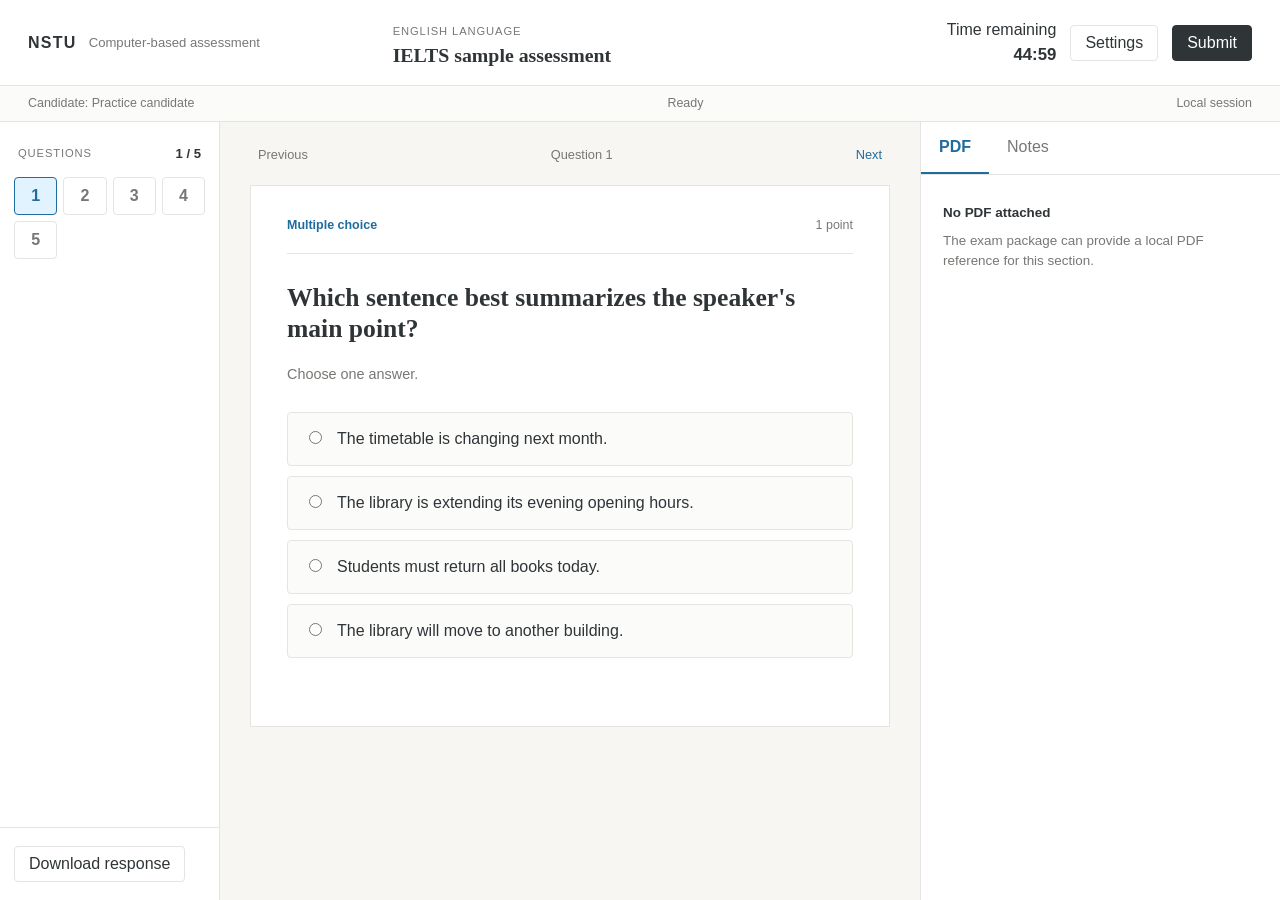
==== exam/web/index.html @ 81d016b8 "Add client post-install verification and exam UI" ====
<!doctype html>
<html lang="en">
<head>
  <meta charset="utf-8">
  <meta name="viewport" content="width=device-width, initial-scale=1">
  <title>NSTU Computer-Based Assessment</title>
  <link rel="stylesheet" href="styles.css">
</head>
<body>
  <div class="exam-shell" id="exam-shell">
    <header class="topbar">
      <div class="identity">
        <span class="wordmark">NSTU</span>
        <span class="product-label" data-i18n="computerBasedAssessment">Computer-based assessment</span>
      </div>
      <div class="exam-heading">
        <span class="eyebrow" id="exam-subject">English language</span>
        <h1 id="exam-title">IELTS sample assessment</h1>
      </div>
      <div class="top-actions">
        <div class="timer" aria-live="polite">
          <span class="timer-label" data-i18n="timeRemaining">Time remaining</span>
          <strong id="timer">--:--</strong>
        </div>
        <button class="quiet-button" type="button" data-action="settings" data-i18n="settings">Settings</button>
        <button class="primary-button" type="button" data-action="submit" data-i18n="submit">Submit</button>
      </div>
    </header>

    <div class="status-strip">
      <span id="candidate-label">Candidate: —</span>
      <span id="save-status" aria-live="polite" data-i18n="ready">Ready</span>
      <span id="connection-status" data-i18n="localSession">Local session</span>
    </div>

    <main class="workspace">
      <aside class="question-rail" aria-label="Question navigation">
        <div class="rail-heading">
          <span class="eyebrow" data-i18n="questions">Questions</span>
          <strong id="question-count">0 / 0</strong>
        </div>
        <div class="question-list" id="question-list"></div>
        <div class="rail-footer">
          <button class="secondary-button" type="button" data-action="download" data-i18n="downloadResponse">Download response</button>
        </div>
      </aside>

      <section class="question-column" aria-live="polite">
        <div class="question-toolbar">
          <button class="text-button" type="button" data-action="previous" data-i18n="previous">Previous</button>
          <span id="question-position">Question 1</span>
          <button class="text-button" type="button" data-action="next" data-i18n="next">Next</button>
        </div>
        <article class="question-surface">
          <div class="question-meta">
            <span class="question-type" id="question-type">Multiple choice</span>
            <span id="question-points">1 point</span>
          </div>
          <div id="question-content"></div>
        </article>
      </section>

      <aside class="reference-column" aria-label="Reference material">
        <div class="reference-tabs" role="tablist">
          <button class="tab-button active" type="button" role="tab" aria-selected="true" data-reference="pdf" data-i18n="pdf">PDF</button>
          <button class="tab-button" type="button" role="tab" aria-selected="false" data-reference="notes" data-i18n="notes">Notes</button>
        </div>
        <div class="reference-pane" id="pdf-pane">
          <div class="empty-state" id="pdf-empty">
            <strong data-i18n="noPdf">No PDF attached</strong>
            <span data-i18n="noPdfDetail">The exam package can provide a local PDF reference for this section.</span>
          </div>
          <iframe id="pdf-frame" title="Exam PDF reference" hidden></iframe>
        </div>
        <div class="reference-pane" id="notes-pane" hidden>
          <label class="notes-label" for="notes" data-i18n="notes">Notes</label>
          <textarea id="notes" data-i18n-placeholder="notesPlaceholder" placeholder="Private notes for this session"></textarea>
        </div>
      </aside>
    </main>
  </div>

  <dialog id="settings-dialog" class="modal-dialog">
    <form method="dialog" id="settings-form">
      <div class="modal-heading">
        <div>
          <span class="eyebrow" data-i18n="sessionSettings">Session settings</span>
          <h2 data-i18n="displayAndLanguage">Display and language</h2>
        </div>
        <button class="icon-button" value="cancel" aria-label="Close">×</button>
      </div>
      <label class="setting-row">
        <span data-i18n="language">Language</span>
        <select id="language-setting">
          <option value="en">English</option>
          <option value="vi">Tiếng Việt</option>
        </select>
      </label>
      <label class="setting-row">
        <span data-i18n="textSize">Text size</span>
        <select id="text-size-setting">
          <option value="1">100%</option>
          <option value="1.1">110%</option>
          <option value="1.2">120%</option>
          <option value="1.3">130%</option>
        </select>
      </label>
      <label class="setting-row checkbox-row">
        <span data-i18n="highContrast">High contrast</span>
        <input id="contrast-setting" type="checkbox">
      </label>
      <label class="setting-row checkbox-row">
        <span data-i18n="reduceMotion">Reduce motion</span>
        <input id="motion-setting" type="checkbox">
      </label>
      <div class="modal-actions">
        <button class="primary-button" value="default" data-i18n="done">Done</button>
      </div>
    </form>
  </dialog>

  <dialog id="submit-dialog" class="modal-dialog compact-dialog">
    <form method="dialog" id="submit-form">
      <span class="eyebrow" data-i18n="submitAssessment">Submit assessment</span>
      <h2 data-i18n="submitPrompt">Submit your answers now?</h2>
      <p id="submit-summary"></p>
      <div class="modal-actions">
        <button class="secondary-button" value="cancel" data-i18n="keepWorking">Keep working</button>
        <button class="primary-button" value="submit" data-i18n="submit">Submit</button>
      </div>
    </form>
  </dialog>

  <script src="app.js"></script>
</body>
</html>
---- exam/web/styles.css ----
:root {
  color-scheme: light;
  --canvas: #f7f6f3;
  --surface: #ffffff;
  --surface-muted: #fbfbfa;
  --ink: #2f3437;
  --muted: #787774;
  --border: #e5e4e0;
  --accent: #1f6c9f;
  --accent-soft: #e1f3fe;
  --positive: #346538;
  --warning: #956400;
  --danger: #9f2f2d;
  --focus: #2f80ed;
  --scale: 1;
  font-family: "Segoe UI", "Helvetica Neue", Arial, sans-serif;
  font-size: calc(16px * var(--scale));
}

* { box-sizing: border-box; }

body {
  margin: 0;
  min-width: 960px;
  min-height: 100vh;
  background: var(--canvas);
  color: var(--ink);
  line-height: 1.5;
}

button, input, select, textarea { font: inherit; }
button { cursor: pointer; }
button:focus-visible, input:focus-visible, select:focus-visible,
textarea:focus-visible { outline: 2px solid var(--focus); outline-offset: 2px; }

.exam-shell { min-height: 100vh; display: flex; flex-direction: column; }

.topbar {
  display: grid;
  grid-template-columns: minmax(220px, 1fr) minmax(280px, 1.4fr) minmax(360px, 1fr);
  align-items: center;
  gap: 28px;
  min-height: 86px;
  padding: 14px 28px;
  border-bottom: 1px solid var(--border);
  background: var(--surface);
}

.identity, .top-actions, .status-strip, .question-toolbar, .question-meta,
.reference-tabs, .rail-heading, .modal-heading, .modal-actions {
  display: flex;
  align-items: center;
}

.identity { gap: 12px; }
.wordmark { font-weight: 800; letter-spacing: .08em; }
.product-label { color: var(--muted); font-size: .82rem; }
.exam-heading { min-width: 0; }
.exam-heading h1 { margin: 2px 0 0; font: 600 1.24rem/1.2 Georgia, "Times New Roman", serif; }
.eyebrow { color: var(--muted); font-size: .7rem; letter-spacing: .08em; text-transform: uppercase; }
.top-actions { justify-content: flex-end; gap: 14px; }
.timer { display: grid; justify-items: end; min-width: 116px; }
.timer strong { font-variant-numeric: tabular-nums; font-size: 1.05rem; }
.timer.warning strong { color: var(--warning); }
.timer.danger strong { color: var(--danger); }

.status-strip {
  justify-content: space-between;
  padding: 8px 28px;
  border-bottom: 1px solid var(--border);
  background: var(--surface-muted);
  color: var(--muted);
  font-size: .78rem;
}

.workspace {
  display: grid;
  grid-template-columns: 220px minmax(420px, 1fr) minmax(280px, 360px);
  flex: 1;
  min-height: 0;
}

.question-rail, .reference-column { background: var(--surface); }
.question-rail { display: flex; flex-direction: column; border-right: 1px solid var(--border); }
.reference-column { display: flex; flex-direction: column; border-left: 1px solid var(--border); }
.rail-heading { justify-content: space-between; padding: 22px 18px 14px; }
.rail-heading strong { font-size: .82rem; font-variant-numeric: tabular-nums; }
.question-list { display: grid; grid-template-columns: repeat(4, 1fr); gap: 6px; padding: 0 14px; }
.question-button {
  min-height: 38px; border: 1px solid var(--border); border-radius: 4px;
  background: var(--surface); color: var(--muted); font-weight: 600;
}
.question-button:hover { border-color: var(--accent); color: var(--accent); }
.question-button.active { border-color: var(--accent); background: var(--accent-soft); color: var(--accent); }
.question-button.answered::after { content: ""; display: block; width: 5px; height: 5px; margin: 2px auto 0; border-radius: 50%; background: var(--positive); }
.rail-footer { margin-top: auto; padding: 18px 14px; border-top: 1px solid var(--border); }

.question-column { min-width: 0; padding: 18px 30px 34px; }
.question-toolbar { justify-content: space-between; max-width: 760px; margin: 0 auto 16px; color: var(--muted); font-size: .8rem; }
.question-surface { max-width: 760px; min-height: 510px; margin: 0 auto; padding: 30px 36px 42px; border: 1px solid var(--border); background: var(--surface); }
.question-meta { justify-content: space-between; padding-bottom: 18px; border-bottom: 1px solid var(--border); color: var(--muted); font-size: .78rem; }
.question-type { color: var(--accent); font-weight: 700; }
#question-content { padding-top: 28px; }
#question-content h2 { margin: 0 0 20px; font: 600 1.6rem/1.22 Georgia, "Times New Roman", serif; }
#question-content p { max-width: 70ch; margin: 0 0 18px; }
.question-instruction { color: var(--muted); font-size: .9rem; }
.option-list { display: grid; gap: 10px; margin: 26px 0; }
.option-label { display: flex; gap: 12px; align-items: flex-start; padding: 14px 16px; border: 1px solid var(--border); border-radius: 4px; background: var(--surface-muted); }
.option-label:has(input:checked) { border-color: var(--accent); background: var(--accent-soft); }
.option-label input { margin-top: 4px; accent-color: var(--accent); }
.answer-input, .answer-textarea, #notes { width: 100%; border: 1px solid var(--border); border-radius: 4px; padding: 12px 14px; background: var(--surface-muted); color: var(--ink); }
.answer-input { max-width: 500px; }
.answer-textarea { min-height: 220px; resize: vertical; }
.answer-count { display: flex; justify-content: space-between; margin-top: 8px; color: var(--muted); font-size: .75rem; }
.audio-block { margin: 22px 0; padding: 16px; border-left: 3px solid var(--accent); background: var(--accent-soft); }
.audio-block audio { width: 100%; }
.transcript { margin-top: 12px; color: var(--muted); font-size: .88rem; }
.reading-passage { margin: 20px 0; padding: 18px; border: 1px solid var(--border); background: var(--surface-muted); }

.reference-tabs { min-height: 52px; border-bottom: 1px solid var(--border); }
.tab-button { height: 52px; padding: 0 18px; border: 0; border-bottom: 2px solid transparent; background: transparent; color: var(--muted); }
.tab-button.active { border-bottom-color: var(--accent); color: var(--accent); font-weight: 700; }
.reference-pane { flex: 1; min-height: 0; }
#pdf-frame { width: 100%; height: 100%; min-height: 600px; border: 0; }
.empty-state { display: grid; gap: 8px; padding: 28px 22px; color: var(--muted); font-size: .84rem; }
.empty-state strong { color: var(--ink); }
.notes-label { display: block; padding: 22px 22px 8px; font-weight: 600; }
#notes { height: calc(100% - 68px); min-height: 430px; margin: 0 22px; width: calc(100% - 44px); resize: none; }

button.primary-button, button.secondary-button, button.quiet-button, button.text-button, button.icon-button { border-radius: 4px; }
.primary-button, .secondary-button, .quiet-button { min-height: 36px; padding: 0 14px; border: 1px solid var(--border); }
.primary-button { border-color: var(--ink); background: var(--ink); color: #fff; }
.primary-button:hover { background: #4a4d4f; }
.secondary-button, .quiet-button { background: var(--surface); color: var(--ink); }
.secondary-button:hover, .quiet-button:hover { border-color: var(--accent); color: var(--accent); }
.text-button { padding: 5px 8px; border: 0; background: transparent; color: var(--accent); }
.text-button:disabled { color: var(--muted); cursor: default; }
.icon-button { width: 32px; height: 32px; border: 1px solid var(--border); background: var(--surface); color: var(--muted); font-size: 1.3rem; line-height: 1; }

.modal-dialog { width: min(480px, calc(100vw - 40px)); padding: 0; border: 1px solid var(--border); border-radius: 6px; background: var(--surface); color: var(--ink); }
.modal-dialog::backdrop { background: rgba(47, 52, 55, .22); }
.modal-dialog form { padding: 26px; }
.modal-heading { justify-content: space-between; margin-bottom: 22px; }
.modal-heading h2, .modal-dialog h2 { margin: 3px 0 0; font: 600 1.32rem/1.2 Georgia, "Times New Roman", serif; }
.setting-row { display: flex; align-items: center; justify-content: space-between; gap: 20px; padding: 14px 0; border-bottom: 1px solid var(--border); }
.setting-row select { min-width: 130px; padding: 7px 8px; border: 1px solid var(--border); border-radius: 4px; background: var(--surface); color: var(--ink); }
.checkbox-row input { width: 18px; height: 18px; accent-color: var(--accent); }
.modal-actions { justify-content: flex-end; gap: 10px; margin-top: 24px; }
.compact-dialog p { color: var(--muted); }

.high-contrast { --canvas: #fff; --surface: #fff; --surface-muted: #f2f2f2; --ink: #111; --muted: #4c4c4c; --border: #777; --accent: #004f8f; --accent-soft: #d8ecff; }
.reduce-motion *, .reduce-motion *::before, .reduce-motion *::after { transition: none !important; animation: none !important; }

@media (max-width: 1120px) {
  body { min-width: 0; }
  .topbar { grid-template-columns: 1fr auto; }
  .exam-heading { grid-column: 1 / -1; grid-row: 1; }
  .identity { grid-column: 1; grid-row: 1; align-self: start; }
  .top-actions { grid-column: 2; grid-row: 1; }
  .workspace { grid-template-columns: 180px minmax(380px, 1fr); }
  .reference-column { display: none; }
}
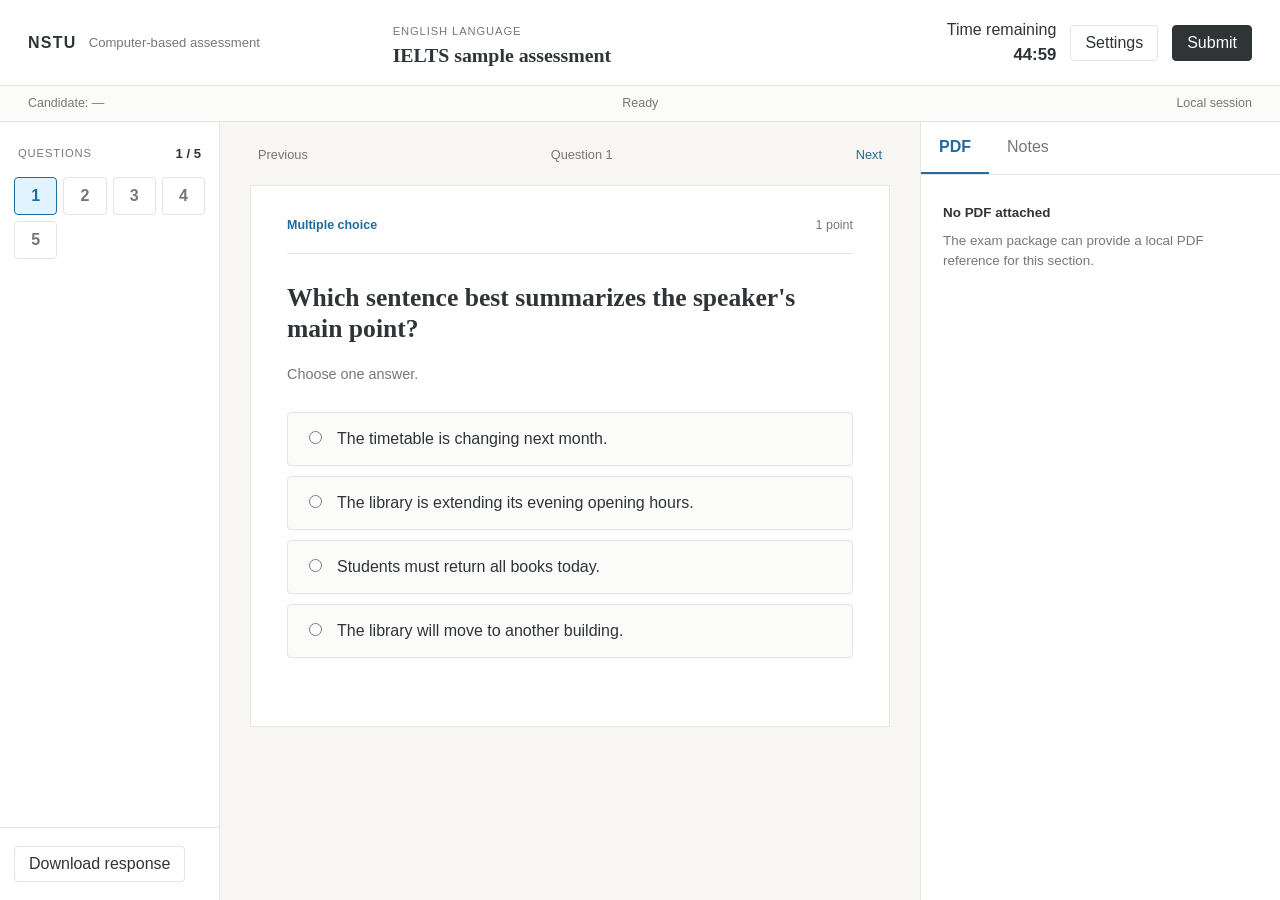
==== commit 9ffa4aba: "exam: hold the cohort on a loading screen until the server says begin The kiosk previously started i" ====
--- a/exam/web/index.html
+++ b/exam/web/index.html
@@ -7,7 +7,15 @@
   <link rel="stylesheet" href="styles.css">
 </head>
 <body>
-  <div class="exam-shell" id="exam-shell">
+  <section class="loading-screen" id="loading-screen" role="status" aria-live="polite" aria-busy="true">
+    <div class="loading-panel">
+      <span class="wordmark">NSTU</span>
+      <h1 data-i18n="loadingDocuments">Loading exam documents</h1>
+      <p id="loading-status" data-i18n="waitingForClass">Waiting for every computer to be ready. The timer has not started.</p>
+      <div class="loading-progress" aria-hidden="true"><span></span></div>
+    </div>
+  </section>
+  <div class="exam-shell" id="exam-shell" hidden>
     <header class="topbar">
       <div class="identity">
         <span class="wordmark">NSTU</span>
--- a/exam/web/styles.css
+++ b/exam/web/styles.css
@@ -33,7 +33,44 @@
 button:focus-visible, input:focus-visible, select:focus-visible,
 textarea:focus-visible { outline: 2px solid var(--focus); outline-offset: 2px; }
 
+[hidden] { display: none !important; }
 .exam-shell { min-height: 100vh; display: flex; flex-direction: column; }
+
+.loading-screen {
+  min-height: 100vh;
+  display: grid;
+  place-items: center;
+  padding: 32px;
+  background: var(--canvas);
+}
+.loading-panel {
+  width: min(520px, 100%);
+  padding: 36px 40px;
+  border: 1px solid var(--border);
+  background: var(--surface);
+}
+.loading-panel h1 {
+  margin: 24px 0 10px;
+  font: 600 1.6rem/1.22 Georgia, "Times New Roman", serif;
+}
+.loading-panel p { margin: 0; color: var(--muted); }
+.loading-progress {
+  height: 4px;
+  margin-top: 28px;
+  overflow: hidden;
+  background: var(--border);
+}
+.loading-progress span {
+  display: block;
+  width: 38%;
+  height: 100%;
+  background: var(--accent);
+  animation: loading-slide 1.4s ease-in-out infinite alternate;
+}
+@keyframes loading-slide {
+  from { transform: translateX(0); }
+  to { transform: translateX(164%); }
+}
 
 .topbar {
   display: grid;
